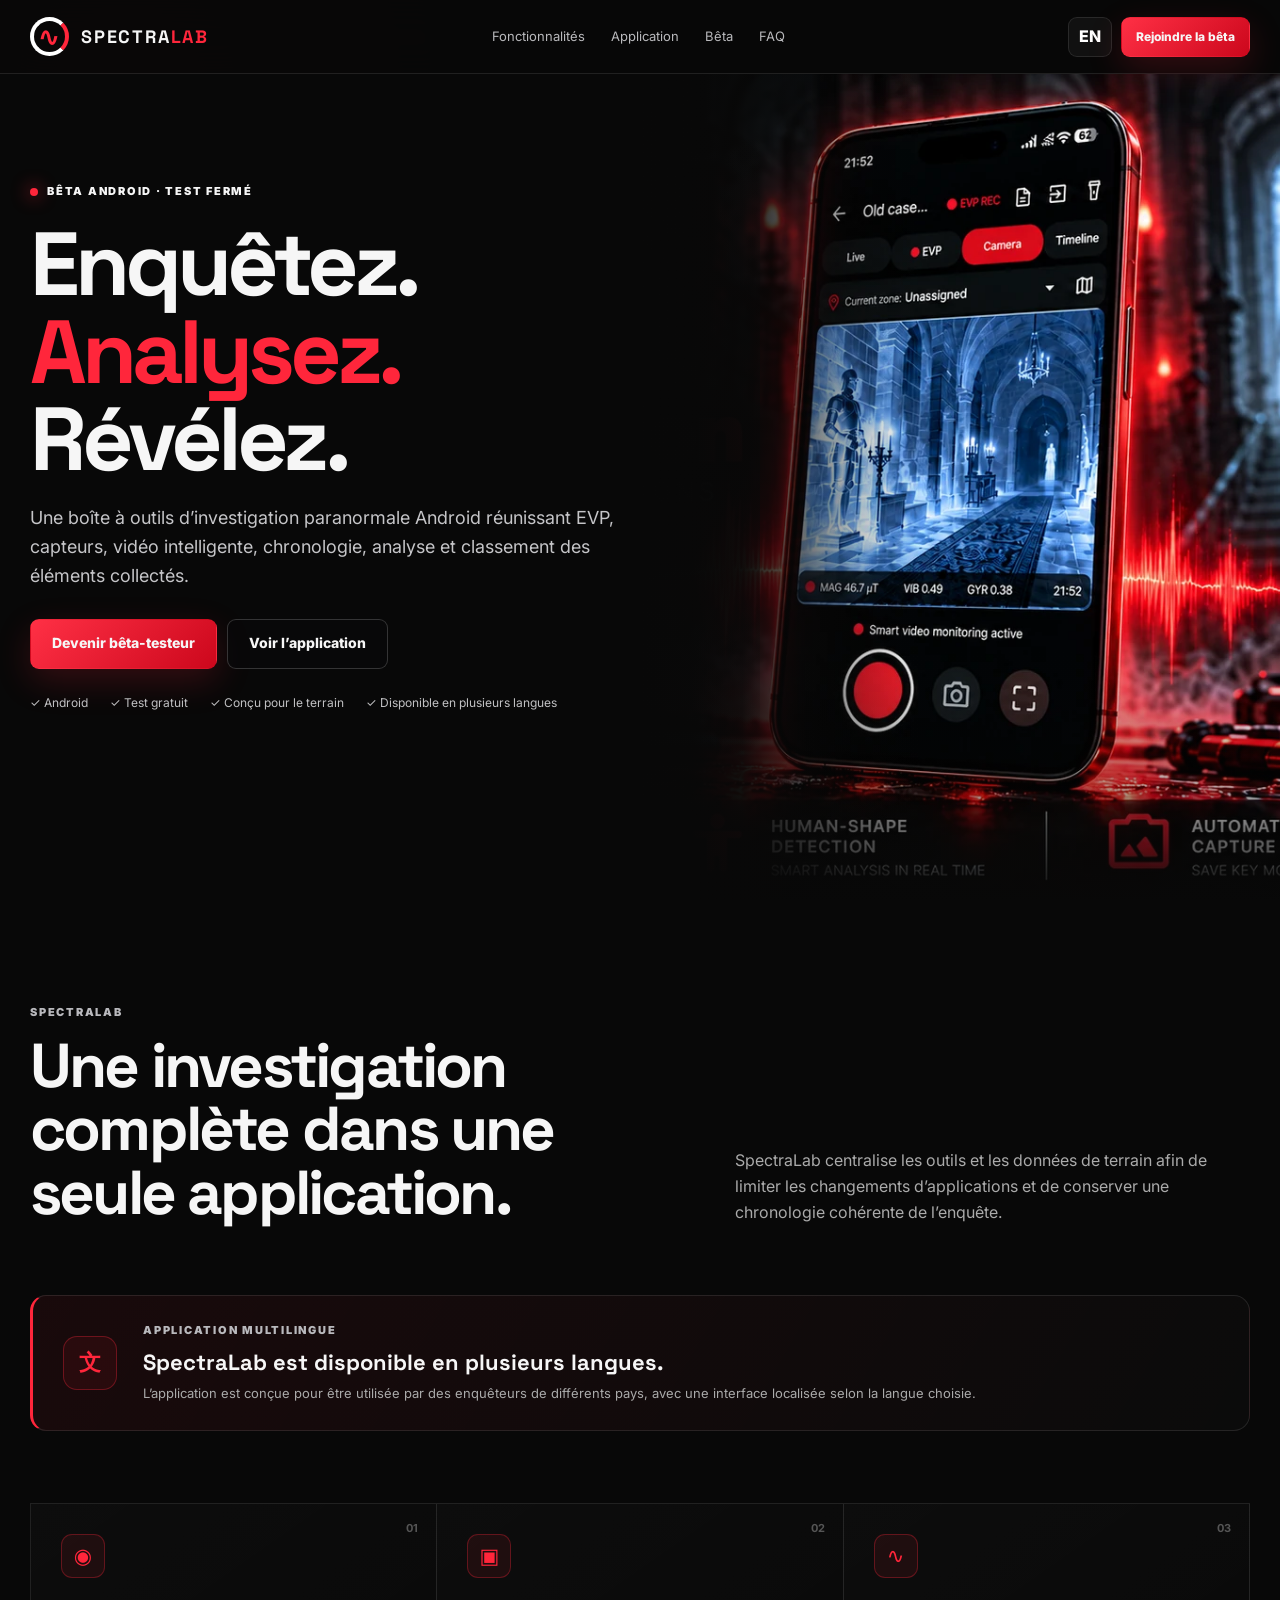
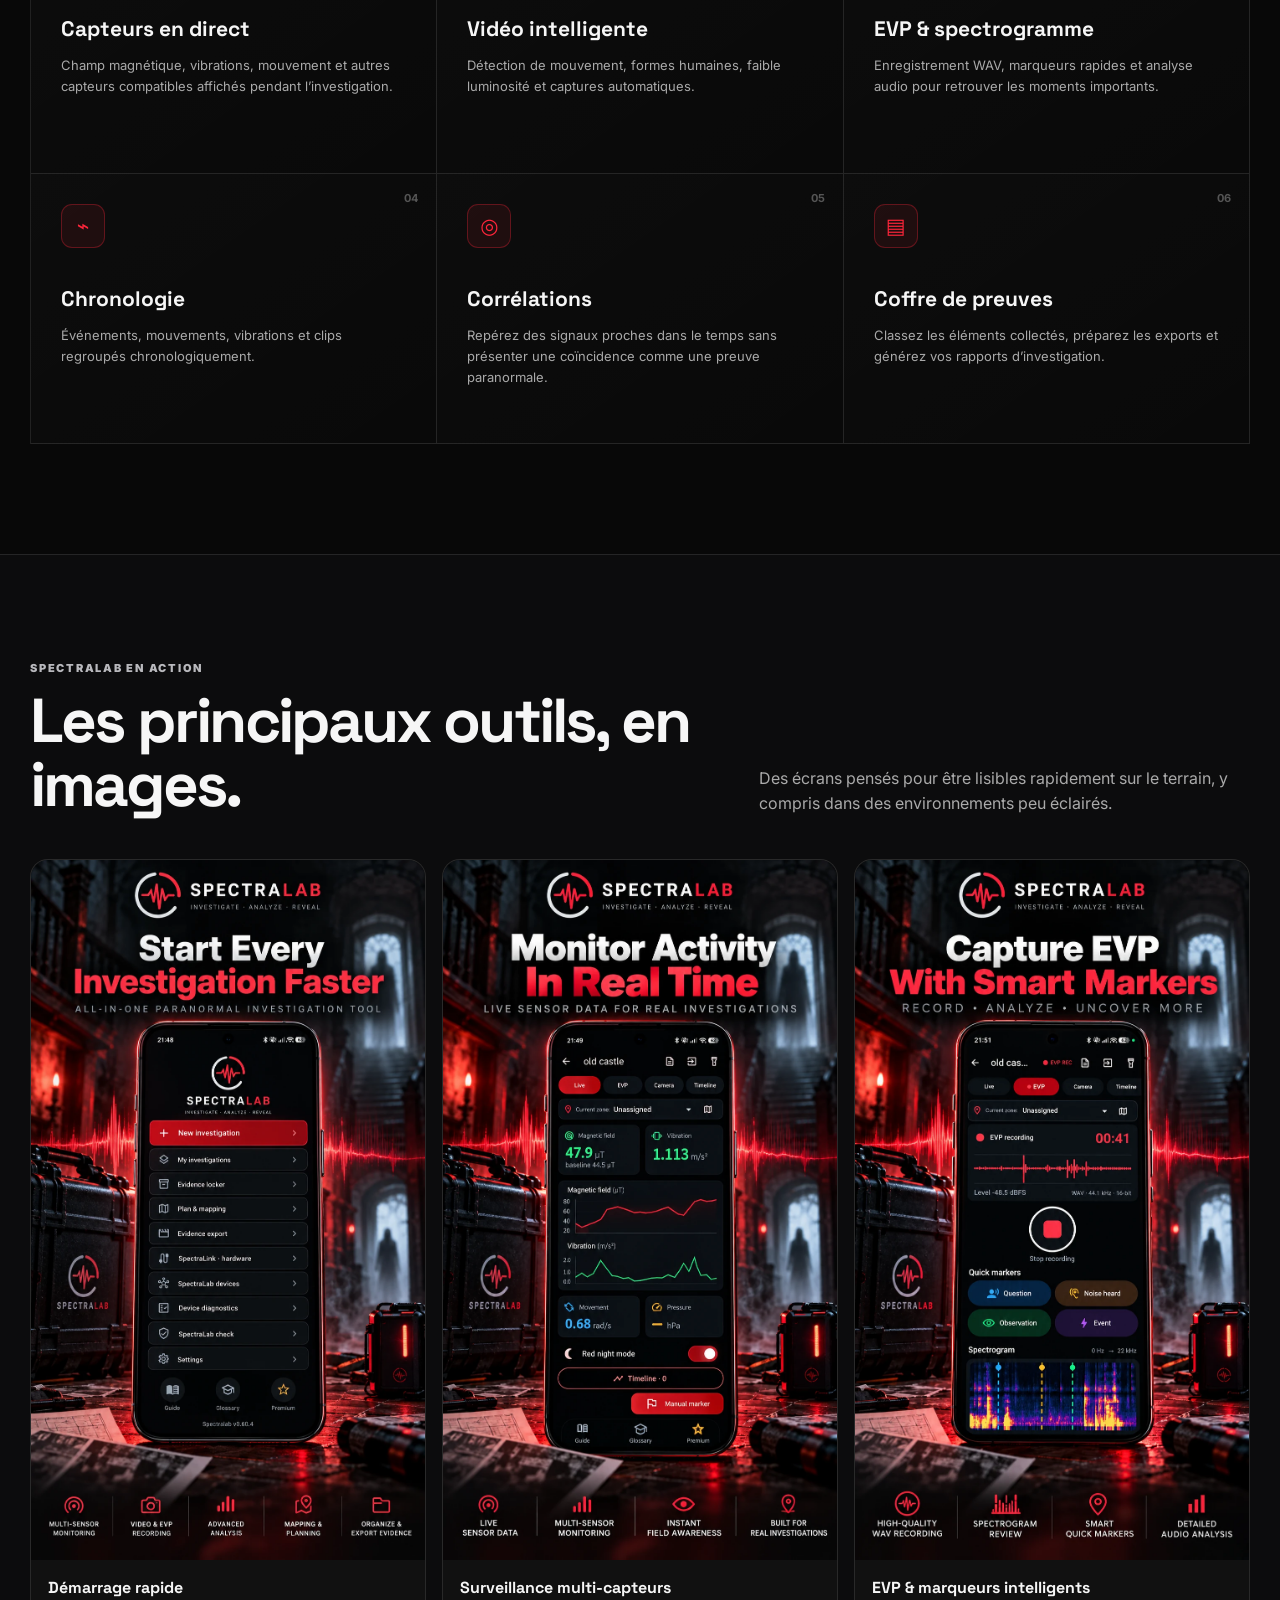
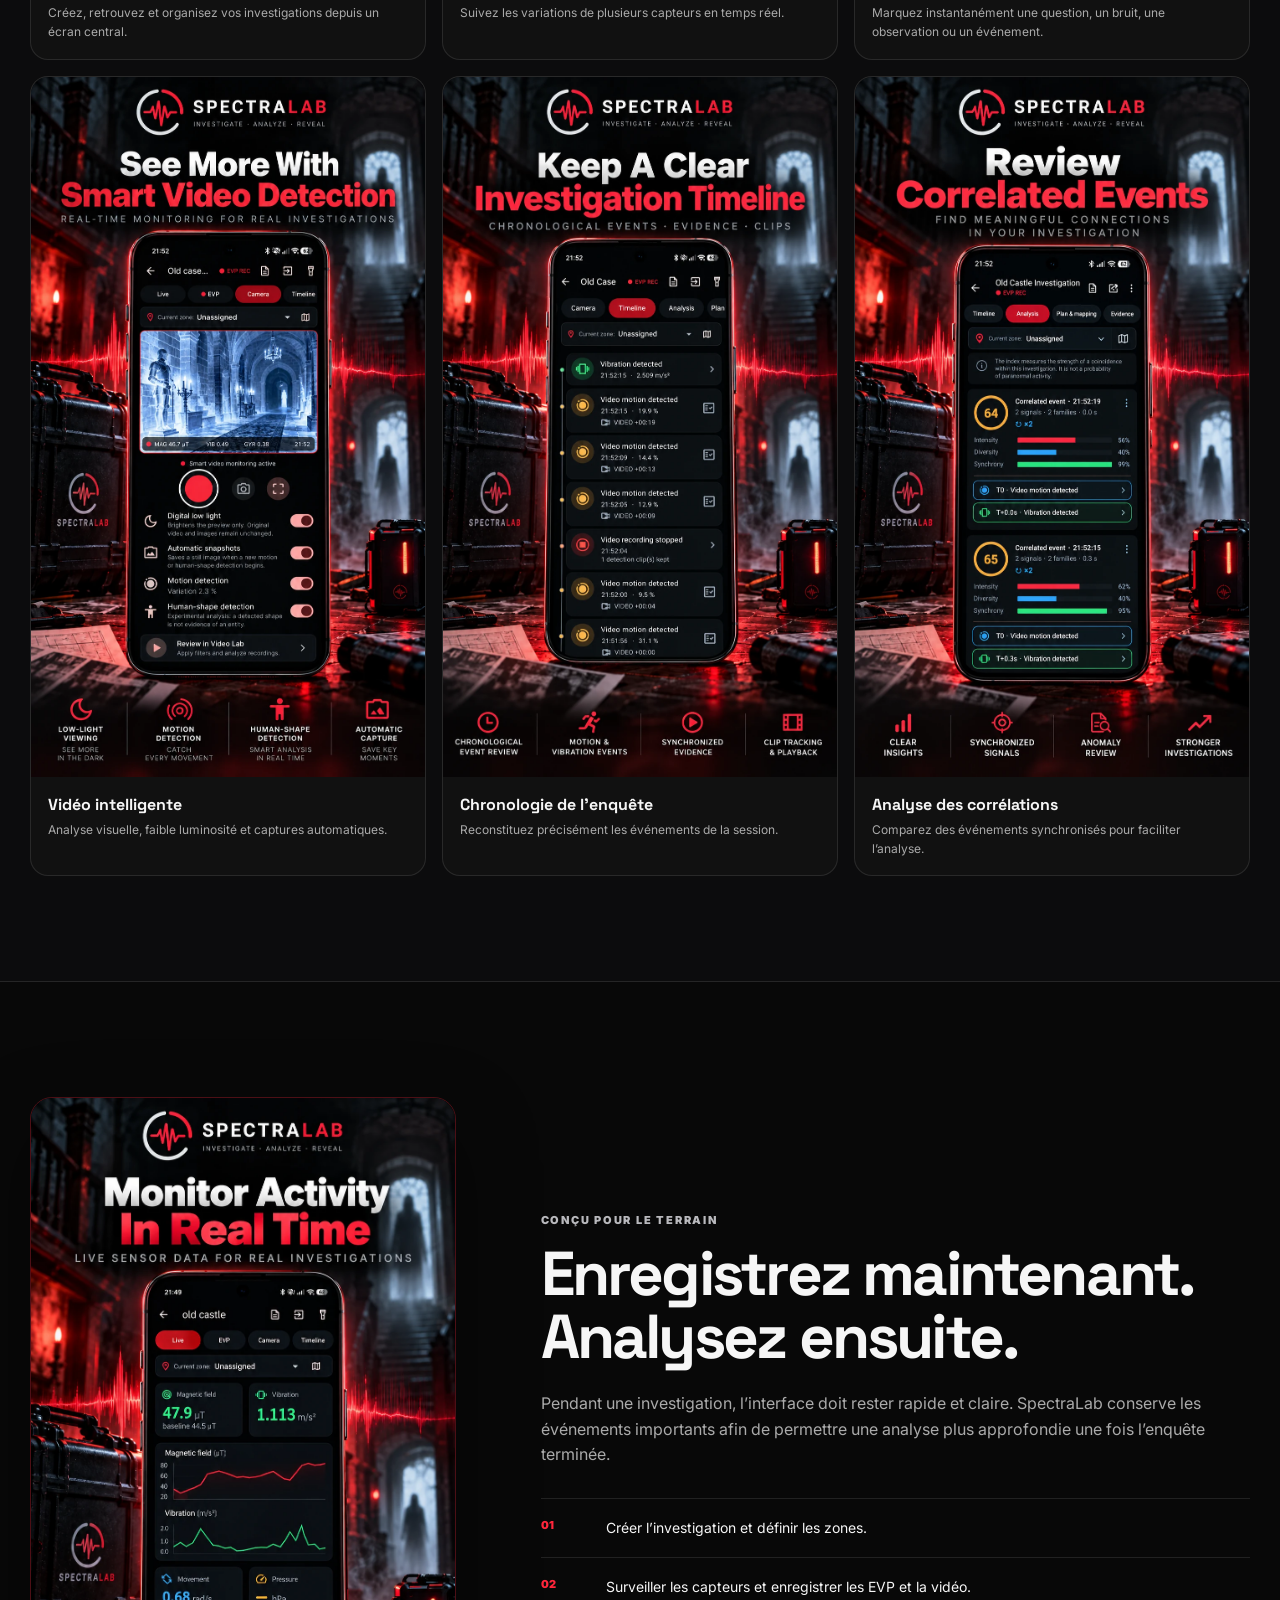
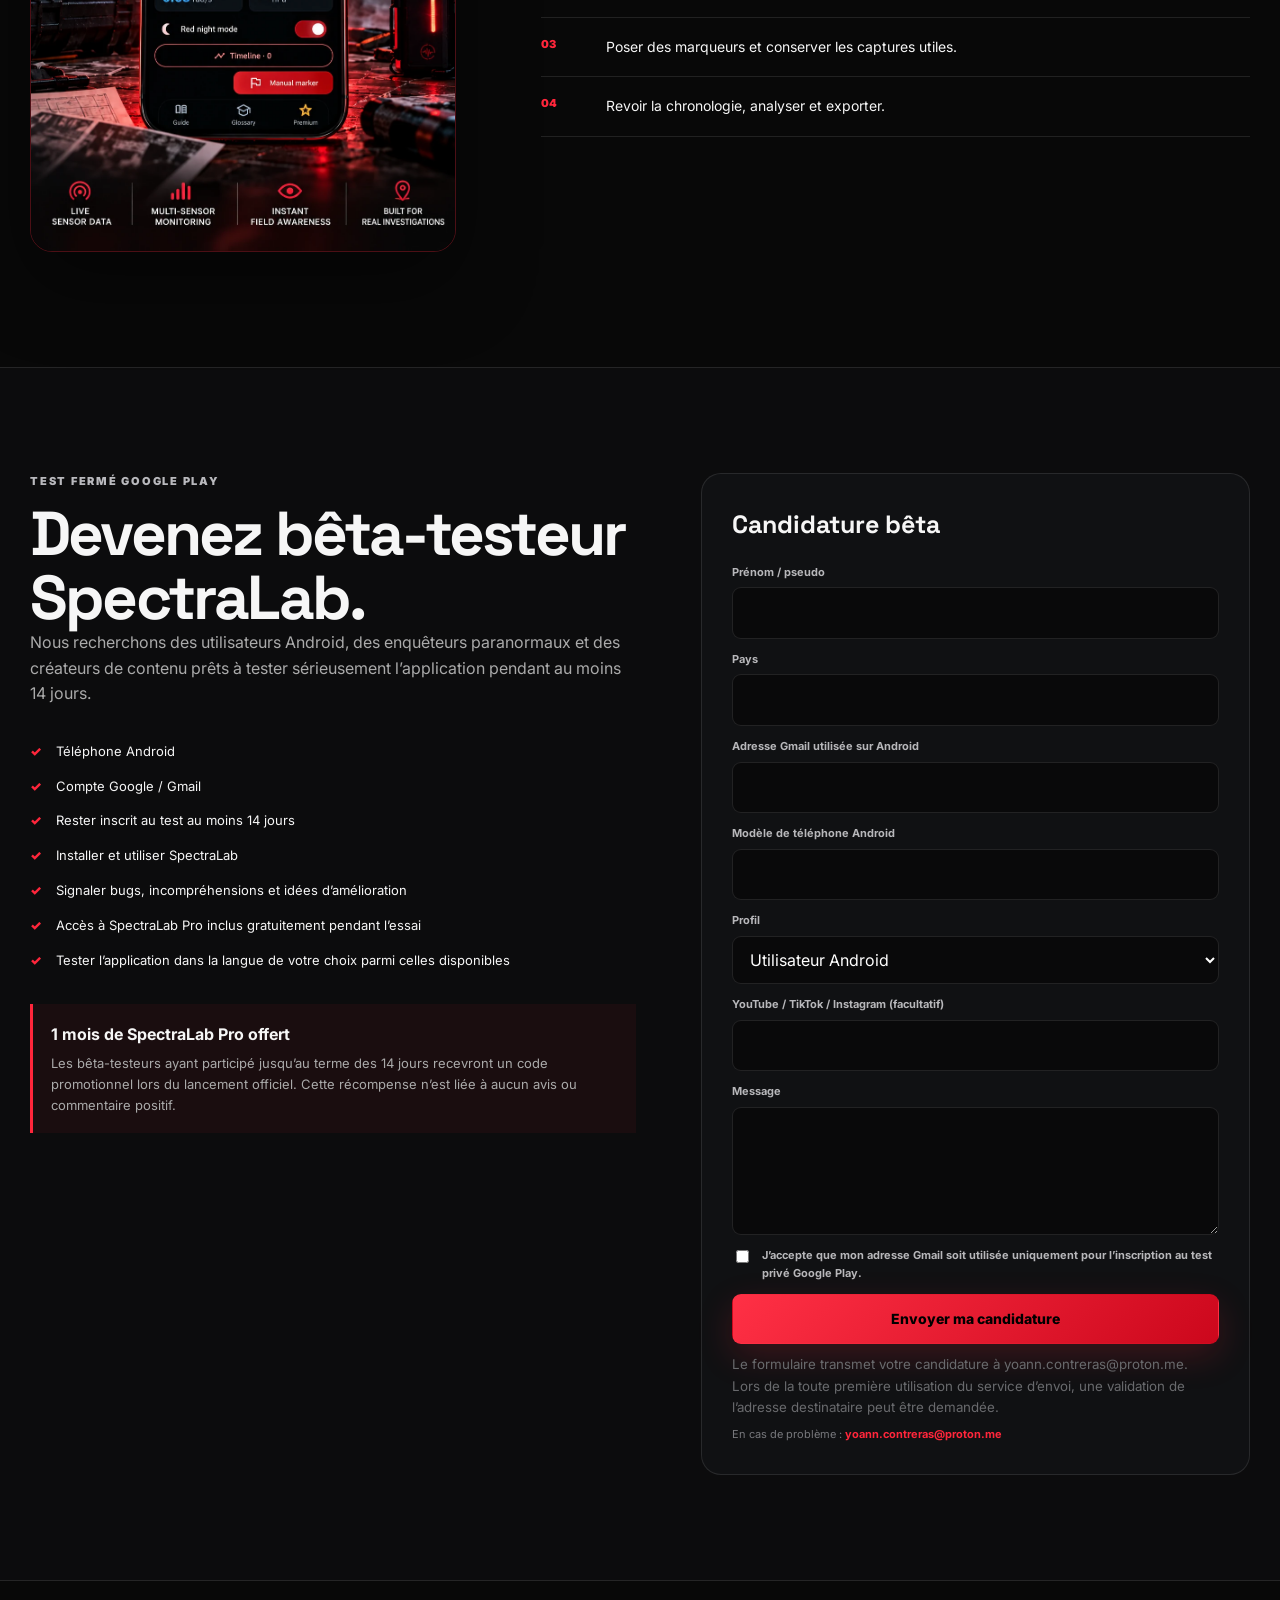
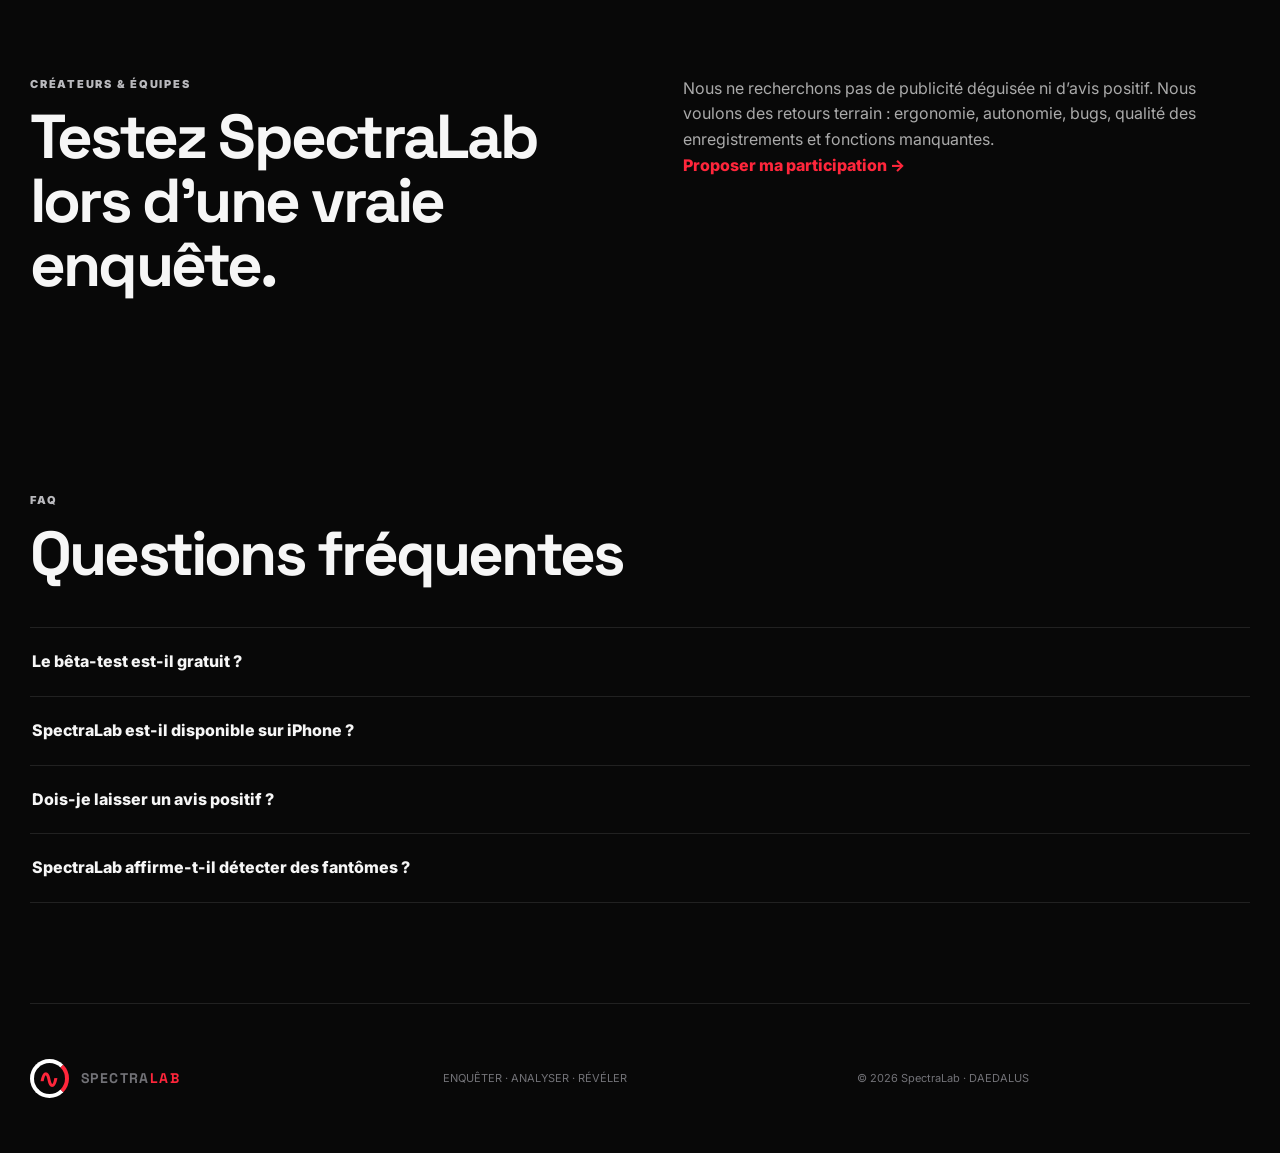
==== index.html @ 072baa57 "Add files via upload" ====
<!doctype html>
<html lang="fr" data-lang="fr">
<head>
  <meta charset="utf-8">
  <meta name="viewport" content="width=device-width,initial-scale=1">
  <meta name="theme-color" content="#080808">
  <meta id="metaDescription" name="description" content="SpectraLab — boîte à outils Android pour les enquêtes paranormales : EVP, capteurs en direct, vidéo intelligente, chronologie, preuves et analyse.">
  <title>SpectraLab — Enquêter · Analyser · Révéler</title>
  <link rel="preconnect" href="https://fonts.googleapis.com">
  <link rel="preconnect" href="https://fonts.gstatic.com" crossorigin>
  <link href="https://fonts.googleapis.com/css2?family=Inter:wght@400;500;600;700;800;900&family=Space+Grotesk:wght@500;600;700&display=swap" rel="stylesheet">
  <link rel="stylesheet" href="styles.css">
</head>
<body>
<header class="topbar">
  <a class="brand" href="#top" aria-label="SpectraLab">
    <span class="brand-icon">∿</span>
    <span>SPECTRA<span>LAB</span></span>
  </a>
  <nav>
    <a href="#features" data-t="nav1">Fonctionnalités</a>
    <a href="#showcase" data-t="nav2">Application</a>
    <a href="#beta" data-t="nav4">Bêta</a>
    <a href="#faq">FAQ</a>
  </nav>
  <div class="top-actions">
    <button id="lang">EN</button>
    <a href="#beta" class="button small red" data-t="join">Rejoindre la bêta</a>
  </div>
</header>

<main id="top">
<section class="hero">
  <img class="hero-bg" src="assets/hero.webp" alt="SpectraLab — détection vidéo intelligente" data-alt="altHero">
  <div class="hero-shade"></div>
  <div class="wrap hero-inner">
    <div class="hero-copy">
      <div class="eyebrow"><i></i><span data-t="betaopen">BÊTA ANDROID · TEST FERMÉ</span></div>
      <h1><span data-t="hero1">Enquêtez.</span><span class="redtext" data-t="hero2">Analysez.</span><span data-t="hero3">Révélez.</span></h1>
      <p data-t="herop">Une boîte à outils d'investigation paranormale Android réunissant EVP, capteurs, vidéo intelligente, chronologie, analyse et classement des éléments collectés.</p>
      <div class="hero-actions">
        <a href="#beta" class="button red" data-t="cta1">Devenir bêta-testeur</a>
        <a href="#showcase" class="button ghost" data-t="cta2">Voir l'application</a>
      </div>
      <div class="facts">
        <span>✓ Android</span>
        <span data-t="fact2">✓ Test gratuit</span>
        <span data-t="fact3">✓ Conçu pour le terrain</span>
        <span data-t="fact4">✓ Disponible en plusieurs langues</span>
      </div>
    </div>
  </div>
</section>

<section class="wrap intro">
  <div>
    <div class="label">SPECTRALAB</div>
    <h2 data-t="introtitle">Une investigation complète dans une seule application.</h2>
  </div>
  <p data-t="introtext">SpectraLab centralise les outils et les données de terrain afin de limiter les changements d'applications et de conserver une chronologie cohérente de l'enquête.</p>
</section>

<section class="wrap language-strip">
  <div class="language-icon">文</div>
  <div>
    <div class="label" data-t="langlabel">APPLICATION MULTILINGUE</div>
    <h3 data-t="langtitle">SpectraLab est disponible en plusieurs langues.</h3>
    <p data-t="langtext">L’application est conçue pour être utilisée par des enquêteurs de différents pays, avec une interface localisée selon la langue choisie.</p>
  </div>
</section>

<section id="features" class="wrap feature-grid">
  <article><b>01</b><div class="ico">◉</div><h3 data-t="f1t">Capteurs en direct</h3><p data-t="f1p">Champ magnétique, vibrations, mouvement et autres capteurs compatibles affichés pendant l'investigation.</p></article>
  <article><b>02</b><div class="ico">▣</div><h3 data-t="f2t">Vidéo intelligente</h3><p data-t="f2p">Détection de mouvement, formes humaines, faible luminosité et captures automatiques.</p></article>
  <article><b>03</b><div class="ico">∿</div><h3 data-t="f3t">EVP & spectrogramme</h3><p data-t="f3p">Enregistrement WAV, marqueurs rapides et analyse audio pour retrouver les moments importants.</p></article>
  <article><b>04</b><div class="ico">⌁</div><h3 data-t="f4t">Chronologie</h3><p data-t="f4p">Événements, mouvements, vibrations et clips regroupés chronologiquement.</p></article>
  <article><b>05</b><div class="ico">◎</div><h3 data-t="f5t">Corrélations</h3><p data-t="f5p">Repérez des signaux proches dans le temps sans présenter une coïncidence comme une preuve paranormale.</p></article>
  <article><b>06</b><div class="ico">▤</div><h3 data-t="f6t">Coffre de preuves</h3><p data-t="f6p">Classez les éléments collectés, préparez les exports et générez vos rapports d'investigation.</p></article>
</section>

<section id="showcase" class="showcase">
  <div class="wrap section-head">
    <div><div class="label" data-t="showlabel">SPECTRALAB EN ACTION</div><h2 data-t="showtitle">Les principaux outils, en images.</h2></div>
    <p data-t="showtext">Des écrans pensés pour être lisibles rapidement sur le terrain, y compris dans des environnements peu éclairés.</p>
  </div>

  <div class="wrap gallery">
    <figure data-full="assets/home.webp"><img src="assets/home.webp" alt="Accueil de SpectraLab" data-alt="altHome"><figcaption><strong data-t="g1t">Démarrage rapide</strong><span data-t="g1p">Créez, retrouvez et organisez vos investigations depuis un écran central.</span></figcaption></figure>
    <figure data-full="assets/sensors.webp"><img src="assets/sensors.webp" alt="Capteurs en direct de SpectraLab" data-alt="altSensors"><figcaption><strong data-t="g2t">Surveillance multi-capteurs</strong><span data-t="g2p">Suivez les variations de plusieurs capteurs en temps réel.</span></figcaption></figure>
    <figure data-full="assets/evp.webp"><img src="assets/evp.webp" alt="Enregistrement EVP dans SpectraLab" data-alt="altEvp"><figcaption><strong data-t="g3t">EVP & marqueurs intelligents</strong><span data-t="g3p">Marquez instantanément une question, un bruit, une observation ou un événement.</span></figcaption></figure>
    <figure data-full="assets/video.webp"><img src="assets/video.webp" alt="Vidéo intelligente dans SpectraLab" data-alt="altVideo"><figcaption><strong data-t="g4t">Vidéo intelligente</strong><span data-t="g4p">Analyse visuelle, faible luminosité et captures automatiques.</span></figcaption></figure>
    <figure data-full="assets/timeline.webp"><img src="assets/timeline.webp" alt="Chronologie d’enquête dans SpectraLab" data-alt="altTimeline"><figcaption><strong data-t="g5t">Chronologie de l’enquête</strong><span data-t="g5p">Reconstituez précisément les événements de la session.</span></figcaption></figure>
    <figure data-full="assets/correlation.webp"><img src="assets/correlation.webp" alt="Analyse des événements corrélés dans SpectraLab" data-alt="altCorrelation"><figcaption><strong data-t="g6t">Analyse des corrélations</strong><span data-t="g6p">Comparez des événements synchronisés pour faciliter l'analyse.</span></figcaption></figure>
  </div>
</section>

<section class="field">
  <div class="wrap field-grid">
    <div class="poster"><img src="assets/sensors.webp" alt="SpectraLab utilisé en investigation" data-alt="altField"></div>
    <div class="field-copy">
      <div class="label" data-t="fieldlabel">CONÇU POUR LE TERRAIN</div>
      <h2 data-t="fieldtitle">Enregistrez maintenant. Analysez ensuite.</h2>
      <p data-t="fieldp">Pendant une investigation, l'interface doit rester rapide et claire. SpectraLab conserve les événements importants afin de permettre une analyse plus approfondie une fois l'enquête terminée.</p>
      <div class="steps">
        <div><em>01</em><span data-t="s1">Créer l'investigation et définir les zones.</span></div>
        <div><em>02</em><span data-t="s2">Surveiller les capteurs et enregistrer EVP / vidéo.</span></div>
        <div><em>03</em><span data-t="s3">Poser des marqueurs et conserver les captures utiles.</span></div>
        <div><em>04</em><span data-t="s4">Revoir la chronologie, analyser et exporter.</span></div>
      </div>
    </div>
  </div>
</section>

<section id="beta" class="beta">
  <div class="wrap beta-grid">
    <div class="beta-copy">
      <div class="label" data-t="betakicker">TEST FERMÉ GOOGLE PLAY</div>
      <h2 data-t="betatitle">Devenez bêta-testeur SpectraLab.</h2>
      <p data-t="betap">Nous recherchons des utilisateurs Android, des enquêteurs paranormaux et des créateurs de contenu prêts à tester sérieusement l'application pendant au moins 14 jours.</p>
      <ul class="checks">
        <li data-t="b1">Téléphone Android</li><li data-t="b2">Compte Google / Gmail</li><li data-t="b3">Rester inscrit au test au moins 14 jours</li><li data-t="b4">Installer et utiliser SpectraLab</li><li data-t="b5">Signaler bugs, incompréhensions et idées d’amélioration</li><li data-t="b6">Accès à SpectraLab Pro inclus gratuitement pendant l’essai</li><li data-t="b7">Tester l’application dans la langue de votre choix parmi celles disponibles</li>
      </ul>
      <div class="reward"><strong data-t="rewardt">1 mois de SpectraLab Pro offert</strong><p data-t="rewardp">Les bêta-testeurs ayant participé jusqu'au terme des 14 jours recevront un code promotionnel lors du lancement officiel. Cette récompense n'est liée à aucun avis ou commentaire positif.</p></div>
    </div>

    <form id="betaForm" action="https://formsubmit.co/yoann.contreras@proton.me" method="POST">
      <input id="formSubject" type="hidden" name="_subject" value="Nouvelle candidature bêta SpectraLab">
      <input type="hidden" name="_template" value="table">
      <input type="text" name="_honey" class="hp-field" tabindex="-1" autocomplete="off">
      <h3 data-t="formtitle">Candidature bêta</h3>
      <label><span data-t="name">Prénom / pseudo</span><input id="name" name="Nom / pseudo" required></label>
      <label><span data-t="country">Pays</span><input id="country" name="Pays" required></label>
      <label><span data-t="gmail">Adresse Gmail utilisée sur Android</span><input id="gmail" name="Gmail Google Play" type="email" required></label>
      <label><span data-t="device">Modèle de téléphone Android</span><input id="device" name="Téléphone Android"></label>
      <label><span data-t="profile">Profil</span><select id="profile" name="Profil"><option data-t="p1">Utilisateur Android</option><option data-t="p2">Enquêteur paranormal</option><option data-t="p3">Créateur de contenu</option><option data-t="p4">Équipe / association</option></select></label>
      <label><span data-t="social">YouTube / TikTok / Instagram (facultatif)</span><input id="social" name="Réseaux sociaux"></label>
      <label><span data-t="message">Message</span><textarea id="message" name="Message" rows="4"></textarea></label>
      <label class="consent"><input id="consent" name="Consentement" value="Oui" type="checkbox" required><span data-t="consent">J'accepte que mon adresse Gmail soit utilisée uniquement pour l'inscription au test privé Google Play.</span></label>
      <button class="button red full" type="submit" data-t="submit">Envoyer ma candidature</button>
      <small data-t="formnote">Le formulaire transmet votre candidature à yoann.contreras@proton.me. Lors de la toute première utilisation du service d’envoi, une validation de l’adresse destinataire peut être demandée.</small><p class="contact-fallback"><span data-t="fallback">En cas de problème :</span> <a href="mailto:yoann.contreras@proton.me">yoann.contreras@proton.me</a></p>
      
    </form>
  </div>
</section>

<section class="wrap creators">
  <div><div class="label" data-t="creatorlabel">CRÉATEURS & ÉQUIPES</div><h2 data-t="creatortitle">Testez SpectraLab lors d'une vraie enquête.</h2></div>
  <div><p data-t="creatorp">Nous ne recherchons pas de publicité déguisée ni d'avis positif. Nous voulons des retours terrain : ergonomie, autonomie, bugs, qualité des enregistrements et fonctions manquantes.</p><a href="#beta" class="redlink" data-t="creatorcta">Proposer ma participation →</a></div>
</section>

<section id="faq" class="wrap faq">
  <div class="section-head single"><div><div class="label">FAQ</div><h2 data-t="faqtitle">Questions fréquentes</h2></div></div>
  <details><summary data-t="q1">Le bêta-test est-il gratuit ?</summary><p data-t="a1">Oui. La participation au test fermé Android est gratuite.</p></details>
  <details><summary data-t="q2">SpectraLab est-il disponible sur iPhone ?</summary><p data-t="a2">La phase actuelle concerne Android. Une version iOS pourra être étudiée ultérieurement.</p></details>
  <details><summary data-t="q3">Dois-je laisser un avis positif ?</summary><p data-t="a3">Non. Aucun avantage n'est conditionné à un avis, une note, une vidéo ou un commentaire positif.</p></details>
  <details><summary data-t="q4">SpectraLab affirme-t-il détecter des fantômes ?</summary><p data-t="a4">Non. SpectraLab collecte, organise et analyse des données. Une anomalie ou une corrélation n'est pas présentée comme une preuve d'activité paranormale.</p></details>
</section>
</main>

<footer>
  <div class="wrap footer-grid">
    <div class="brand footerbrand"><span class="brand-icon">∿</span><span>SPECTRA<span>LAB</span></span></div>
    <div data-t="footerTagline">ENQUÊTER · ANALYSER · RÉVÉLER</div>
    <div>© <span id="year"></span> SpectraLab · <span data-t="daedalus">DAEDALUS</span></div>
  </div>
</footer>

<div id="lightbox" class="lightbox" hidden><button id="close" aria-label="Close">×</button><img id="lightboxImg" alt=""></div>
<script src="script.js"></script>
</body>
</html>
---- styles.css ----
*{box-sizing:border-box}:root{--bg:#080808;--panel:#111214;--text:#f6f6f6;--muted:#aaa;--line:rgba(255,255,255,.1);--red:#ff263b;--max:1220px}html{scroll-behavior:smooth}body{margin:0;background:var(--bg);color:var(--text);font-family:Inter,system-ui,sans-serif;line-height:1.6}body:before{content:"";position:fixed;inset:0;pointer-events:none;background:radial-gradient(circle at 10% 10%,rgba(255,38,59,.05),transparent 30%);z-index:-1}img{display:block;max-width:100%}a{color:inherit;text-decoration:none}button,input,select,textarea{font:inherit}.wrap{width:min(var(--max),calc(100% - 42px));margin:auto}.topbar{height:74px;position:sticky;top:0;z-index:50;display:flex;align-items:center;justify-content:space-between;padding:0 max(22px,calc((100vw - var(--max))/2));background:rgba(8,8,8,.82);backdrop-filter:blur(18px);border-bottom:1px solid var(--line)}.brand{display:flex;align-items:center;gap:12px;font:800 18px "Space Grotesk";letter-spacing:.1em}.brand span span{color:var(--red)}.brand-icon{width:39px;height:39px;border:4px solid white;border-right-color:var(--red);border-radius:50%;display:grid;place-items:center;color:var(--red);font-size:25px}.topbar nav{display:flex;gap:26px;color:#b9b9bc;font-size:13px}.topbar nav a:hover{color:white}.top-actions{display:flex;gap:9px;align-items:center}#lang{width:44px;height:40px;border:1px solid var(--line);border-radius:9px;background:#111;color:white;font-weight:800;cursor:pointer}.button{min-height:50px;padding:0 21px;border-radius:9px;display:inline-flex;align-items:center;justify-content:center;font-size:14px;font-weight:800;border:1px solid transparent;cursor:pointer}.button.small{min-height:40px;padding:0 14px;font-size:12px}.red{background:linear-gradient(135deg,#ff3045,#cc071c);box-shadow:0 12px 35px rgba(255,38,59,.18)}.red:hover{transform:translateY(-1px)}.ghost{background:rgba(9,9,10,.75);border-color:rgba(255,255,255,.18)}.full{width:100%}.hero{height:min(825px,92vh);min-height:700px;position:relative;display:flex;align-items:flex-end;overflow:hidden}.hero-bg{position:absolute;inset:0;width:100%;height:100%;object-fit:cover}.hero-shade{
  position:absolute;
  inset:0;
  pointer-events:none;
  background:
    linear-gradient(
      90deg,
      #080808 0%,
      #080808 50%,
      rgba(8,8,8,.995) 54%,
      rgba(8,8,8,.94) 58%,
      rgba(8,8,8,.64) 62%,
      rgba(8,8,8,.24) 67%,
      rgba(8,8,8,0) 72%
    ),
    linear-gradient(
      0deg,
      rgba(8,8,8,.96) 0%,
      rgba(8,8,8,.28) 14%,
      rgba(8,8,8,0) 30%
    );
}.hero-inner{position:relative;z-index:2;padding-bottom:78px}.hero-copy{max-width:650px}.eyebrow{font-size:11px;letter-spacing:.16em;font-weight:900;display:flex;align-items:center;gap:9px}.eyebrow i{width:8px;height:8px;background:var(--red);border-radius:50%;box-shadow:0 0 18px var(--red)}h1,h2,h3{font-family:"Space Grotesk",sans-serif}.hero h1{font-size:clamp(56px,7vw,96px);line-height:.98;letter-spacing:-.055em;margin:20px 0}.hero h1 span{display:block}.redtext{color:var(--red)}.hero-copy>p{max-width:620px;color:#c5c5c8;font-size:18px}.hero-actions{display:flex;gap:10px;flex-wrap:wrap;margin-top:28px}.facts{display:flex;gap:22px;flex-wrap:wrap;margin-top:24px;font-size:12px;color:#c1c1c3}.intro{padding:105px 0 70px;display:grid;grid-template-columns:1.1fr .9fr;gap:75px;align-items:end}.label{font-size:11px;color:#b9b9bd;letter-spacing:.16em;font-weight:900}.intro h2,.section-head h2,.field-copy h2,.beta-copy h2,.creators h2{font-size:clamp(39px,5vw,62px);line-height:1.03;letter-spacing:-.045em;margin:12px 0 0}.intro>p,.section-head>p,.field-copy>p,.beta-copy>p,.creators p{color:var(--muted);margin:0}.feature-grid{display:grid;grid-template-columns:repeat(3,1fr);border-left:1px solid var(--line);border-top:1px solid var(--line);margin-bottom:110px}.feature-grid article{min-height:270px;padding:30px;border-right:1px solid var(--line);border-bottom:1px solid var(--line);position:relative;background:linear-gradient(145deg,rgba(255,255,255,.025),rgba(255,255,255,.008))}.feature-grid article:hover{background:linear-gradient(145deg,rgba(255,38,59,.07),rgba(255,255,255,.012))}.feature-grid b{position:absolute;right:18px;top:16px;color:#555;font-size:11px}.ico{width:44px;height:44px;display:grid;place-items:center;border:1px solid rgba(255,38,59,.3);border-radius:11px;color:var(--red);background:rgba(255,38,59,.08);font-size:21px}.feature-grid h3{font-size:21px;margin:34px 0 10px}.feature-grid p{font-size:13px;color:var(--muted);margin:0}.showcase{padding:105px 0;background:#0c0c0d;border-block:1px solid var(--line)}.section-head{display:grid;grid-template-columns:1.15fr .85fr;gap:65px;align-items:end;margin-bottom:42px}.section-head.single{grid-template-columns:1fr}.gallery{display:grid;grid-template-columns:repeat(3,1fr);gap:16px}.gallery figure{margin:0;border:1px solid var(--line);border-radius:18px;overflow:hidden;background:#111;cursor:zoom-in;transition:.18s}.gallery figure:hover{transform:translateY(-3px);border-color:rgba(255,38,59,.35)}.gallery img{width:100%;aspect-ratio:941/1672;object-fit:cover}.gallery figcaption{padding:17px;display:grid;gap:5px}.gallery strong{font:700 16px "Space Grotesk"}.gallery span{font-size:12px;color:var(--muted)}.field{padding:115px 0}.field-grid{display:grid;grid-template-columns:.75fr 1.25fr;gap:85px;align-items:center}.poster{max-width:480px;border:1px solid rgba(255,38,59,.28);border-radius:22px;overflow:hidden;box-shadow:0 30px 80px rgba(0,0,0,.45)}.field-copy>p{margin:22px 0 30px}.steps{border-top:1px solid var(--line)}.steps div{display:grid;grid-template-columns:50px 1fr;gap:15px;padding:18px 0;border-bottom:1px solid var(--line)}.steps em{font-style:normal;color:var(--red);font-weight:900;font-size:11px}.steps span{font-size:14px}.plans{padding:100px 0}.plan-grid{display:grid;grid-template-columns:1fr 1fr;gap:16px;max-width:940px}.plan-card{padding:34px;border-radius:20px;border:1px solid var(--line);background:#101113;position:relative}.plan-card.pro{border-color:rgba(255,38,59,.35);background:radial-gradient(circle at 100% 0,rgba(255,38,59,.11),transparent 34%),#101113}.planname{font-size:11px;letter-spacing:.14em;color:var(--red);font-weight:900}.plan-card h3{font-size:25px;margin:16px 0 8px}.plan-card p{color:var(--muted)}.plan-card ul,.checks{list-style:none;padding:0}.plan-card li,.checks li{padding:7px 0 7px 26px;position:relative;font-size:13px}.plan-card li:before,.checks li:before{content:"✓";position:absolute;left:0;color:var(--red);font-weight:900}.pill{position:absolute;right:20px;top:18px;background:var(--red);padding:4px 9px;border-radius:999px;font-size:10px;font-weight:900}.price strong{font-size:38px}.price span,.annual span{font-size:12px;color:var(--muted)}.annual{font-weight:700}.fine{color:#696a6e;font-size:11px}.beta{padding:105px 0;background:#0c0c0d;border-block:1px solid var(--line)}.beta-grid{display:grid;grid-template-columns:1.05fr .95fr;gap:65px}.checks{margin:27px 0}.reward{padding:18px;border-left:3px solid var(--red);background:rgba(255,38,59,.06)}.reward p{color:var(--muted);font-size:13px;margin:5px 0 0}.beta form{padding:30px;border:1px solid var(--line);border-radius:20px;background:#101113}.beta form h3{font-size:25px;margin:0 0 20px}.beta form label{display:grid;gap:6px;margin:12px 0}.beta form label>span{font-size:11px;color:#b7b7ba;font-weight:700}.beta input,.beta select,.beta textarea{width:100%;padding:12px 13px;border:1px solid var(--line);border-radius:9px;background:#09090a;color:#fff;outline:none}.beta input:focus,.beta select:focus,.beta textarea:focus{border-color:rgba(255,38,59,.62);box-shadow:0 0 0 3px rgba(255,38,59,.08)}.consent{grid-template-columns:auto 1fr!important;align-items:start;gap:10px!important}.consent input{width:auto;margin-top:3px}.beta small{display:block;color:#696a6d;margin-top:10px}.result{margin-top:14px;padding:12px;border:1px solid rgba(255,38,59,.2);background:rgba(255,38,59,.05);border-radius:9px;white-space:pre-wrap;font-size:12px}.copybtn{margin-top:8px;border:1px solid var(--line);background:#1a1a1c;color:#fff;border-radius:7px;padding:7px 10px;cursor:pointer}.creators{padding:95px 0;display:grid;grid-template-columns:1fr 1fr;gap:85px}.redlink{color:var(--red);font-weight:800}.faq{padding:100px 0}.faq details{border-top:1px solid var(--line)}.faq details:last-child{border-bottom:1px solid var(--line)}.faq summary{cursor:pointer;list-style:none;padding:21px 2px;font-weight:800}.faq p{color:var(--muted);font-size:13px;margin:-3px 0 22px}.footer-grid{min-height:150px;border-top:1px solid var(--line);display:grid;grid-template-columns:1fr 1fr 1fr;align-items:center;gap:20px;color:#727277;font-size:11px}.footerbrand{font-size:14px}.lightbox{position:fixed;inset:0;z-index:200;background:rgba(0,0,0,.94);display:grid;place-items:center;padding:30px}.lightbox[hidden]{display:none}.lightbox img{max-height:92vh;max-width:min(94vw,900px);border-radius:14px}.lightbox button{position:fixed;top:18px;right:24px;width:45px;height:45px;border:1px solid var(--line);border-radius:50%;background:#111;color:#fff;font-size:29px;cursor:pointer}@media(max-width:980px){.topbar nav{display:none}.feature-grid{grid-template-columns:repeat(2,1fr)}.gallery{grid-template-columns:repeat(2,1fr)}.field-grid,.beta-grid{grid-template-columns:1fr}.poster{max-width:420px}.hero-shade{
  background:
    linear-gradient(90deg,rgba(0,0,0,.95) 0%,rgba(0,0,0,.82) 38%,rgba(0,0,0,.20) 58%,rgba(0,0,0,0) 72%),
    linear-gradient(0deg,rgba(8,8,8,.88) 0%,rgba(8,8,8,.15) 28%,rgba(8,8,8,0) 48%);
}}@media(max-width:700px){.wrap{width:min(var(--max),calc(100% - 28px))}.topbar{height:66px;padding:0 14px}.brand{font-size:14px}.brand-icon{width:34px;height:34px}.top-actions .button{display:none}.hero{min-height:760px;height:90vh}.hero-bg{object-position:67% center}.hero-shade{
  background:
    linear-gradient(0deg,rgba(8,8,8,.98) 0%,rgba(8,8,8,.90) 36%,rgba(8,8,8,.45) 62%,rgba(8,8,8,.08) 84%,rgba(8,8,8,0) 100%);
}.hero-inner{padding-bottom:50px}.hero h1{font-size:52px}.hero-copy>p{font-size:15px}.intro,.section-head,.creators{grid-template-columns:1fr;gap:24px}.intro{padding:78px 0 48px}.feature-grid{grid-template-columns:1fr;margin-bottom:75px}.gallery{grid-template-columns:1fr}.gallery figure{max-width:470px;margin-inline:auto}.showcase,.field,.plans,.beta,.faq{padding:76px 0}.field-grid{gap:42px}.plan-grid{grid-template-columns:1fr}.footer-grid{grid-template-columns:1fr;align-content:center;padding:30px 0}}
.hp-field{position:absolute!important;left:-9999px!important;opacity:0!important;height:0!important;width:0!important;pointer-events:none!important}
.contact-fallback{font-size:11px;color:#77787c;margin:8px 0 0}
.contact-fallback a{color:var(--red);font-weight:700}

.hero-copy{
  position:relative;
  isolation:isolate;
}
.hero-copy:before{
  content:"";
  position:absolute;
  z-index:-1;
  inset:-44px -80px -44px -120px;
  background:radial-gradient(ellipse at 48% 48%,rgba(8,8,8,.98) 0%,rgba(8,8,8,.92) 56%,rgba(8,8,8,.36) 78%,rgba(8,8,8,0) 100%);
  pointer-events:none;
}
.language-strip{
  margin-bottom:72px;
  padding:26px 30px;
  border:1px solid var(--line);
  border-left:3px solid var(--red);
  border-radius:16px;
  background:linear-gradient(120deg,rgba(255,38,59,.07),rgba(255,255,255,.015));
  display:grid;
  grid-template-columns:58px 1fr;
  gap:22px;
  align-items:center;
}
.language-icon{
  width:54px;
  height:54px;
  border:1px solid rgba(255,38,59,.32);
  background:rgba(255,38,59,.08);
  color:var(--red);
  border-radius:14px;
  display:grid;
  place-items:center;
  font-weight:900;
  font-size:22px;
}
.language-strip h3{
  margin:5px 0 3px;
  font-size:22px;
}
.language-strip p{
  margin:0;
  color:var(--muted);
  font-size:13px;
}

@media(max-width:980px){
  .hero-shade{
    background:
      linear-gradient(90deg,#080808 0%,#080808 47%,rgba(8,8,8,.94) 56%,rgba(8,8,8,.38) 70%,rgba(8,8,8,0) 82%),
      linear-gradient(0deg,rgba(8,8,8,.95) 0%,rgba(8,8,8,.18) 32%,rgba(8,8,8,0) 52%);
  }
}
@media(max-width:700px){
  .hero-shade{
    background:
      linear-gradient(0deg,#080808 0%,rgba(8,8,8,.98) 42%,rgba(8,8,8,.74) 63%,rgba(8,8,8,.18) 84%,rgba(8,8,8,0) 100%);
  }
  .hero-copy:before{inset:-34px -20px -34px -20px}
  .language-strip{grid-template-columns:1fr;padding:22px}
}
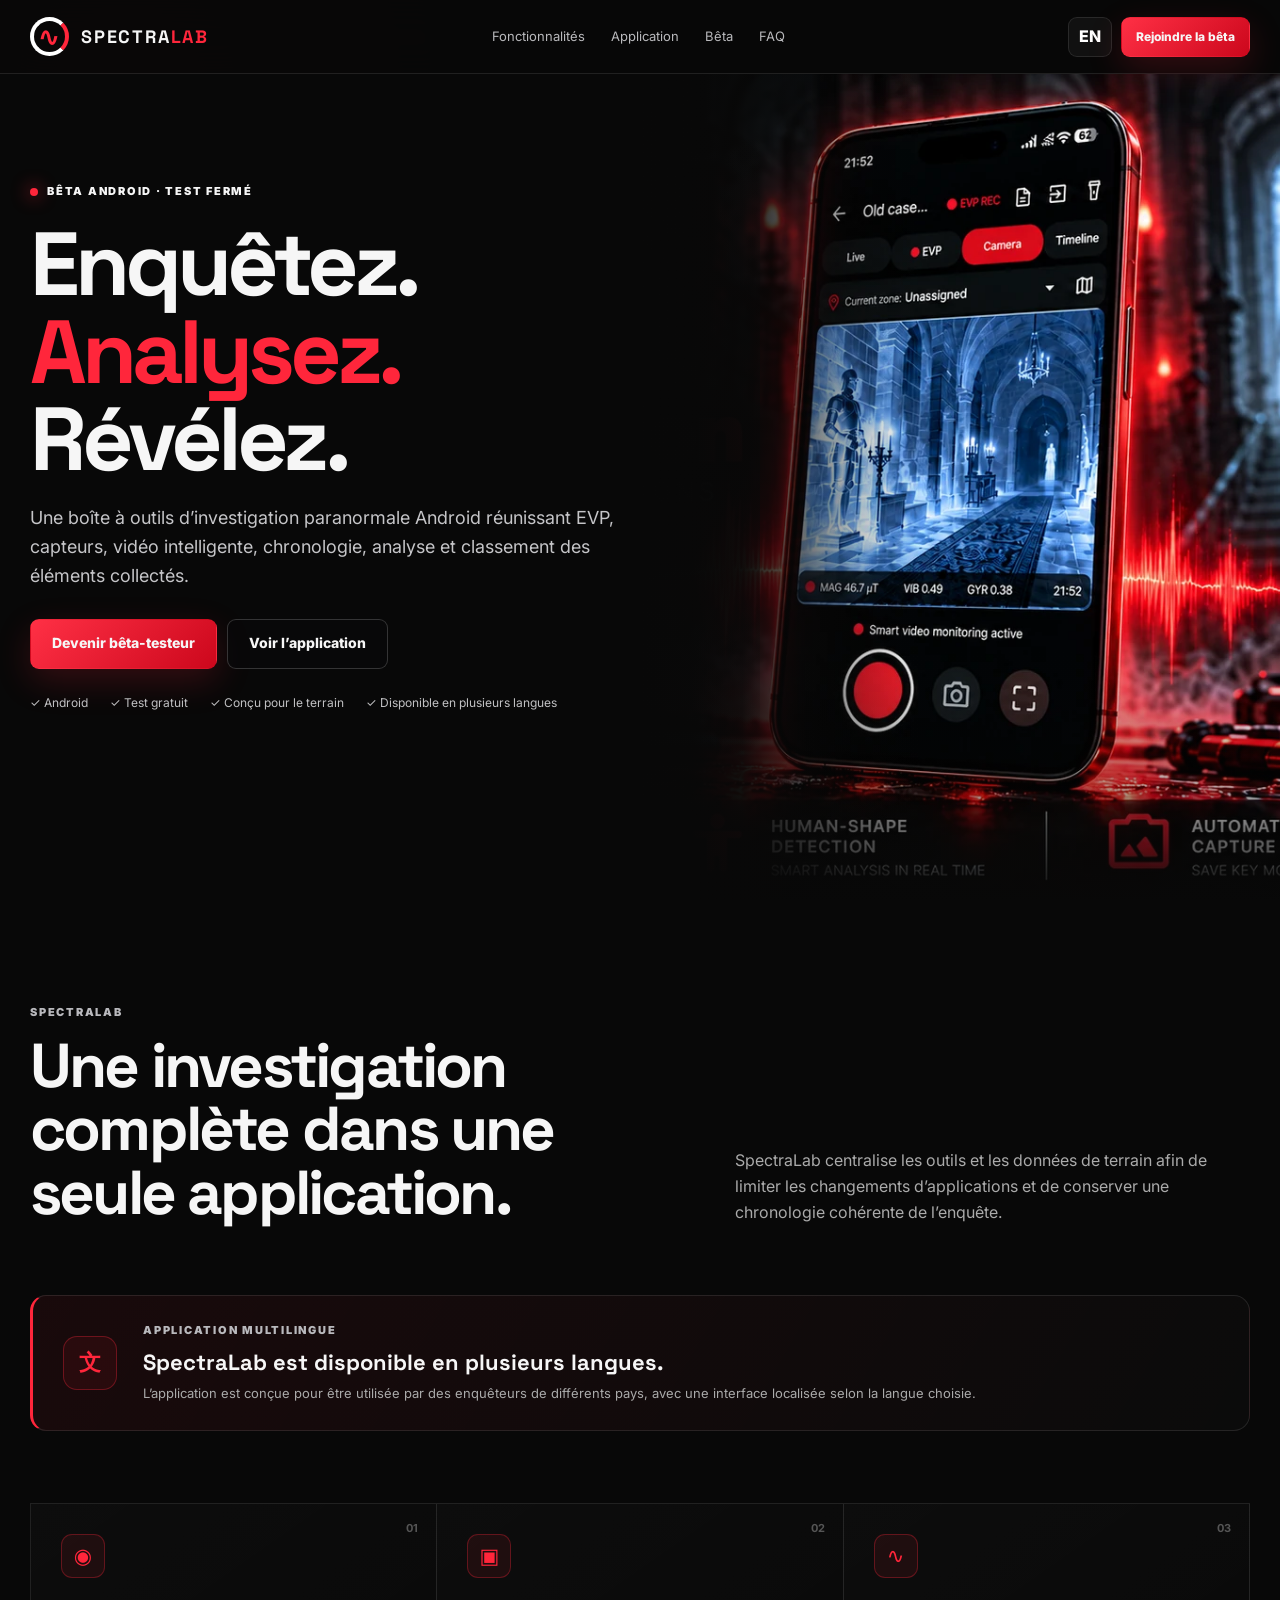
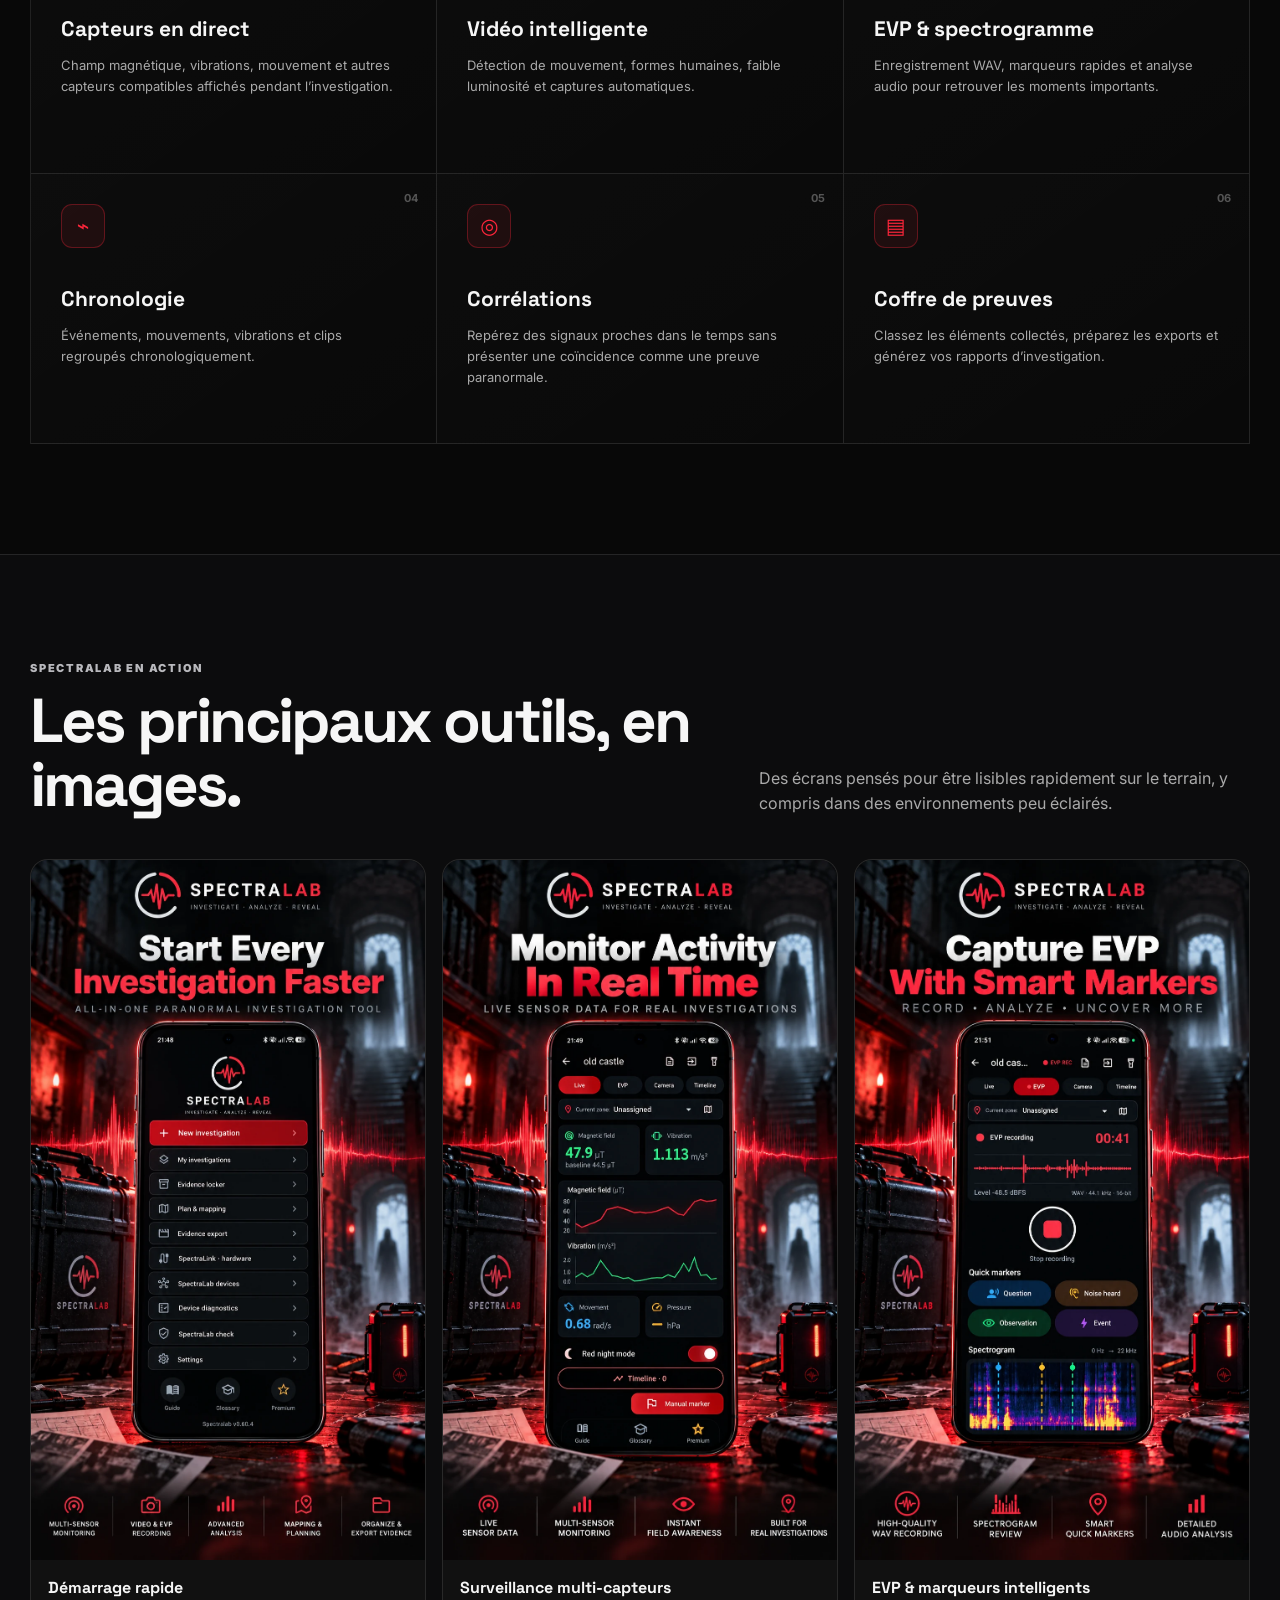
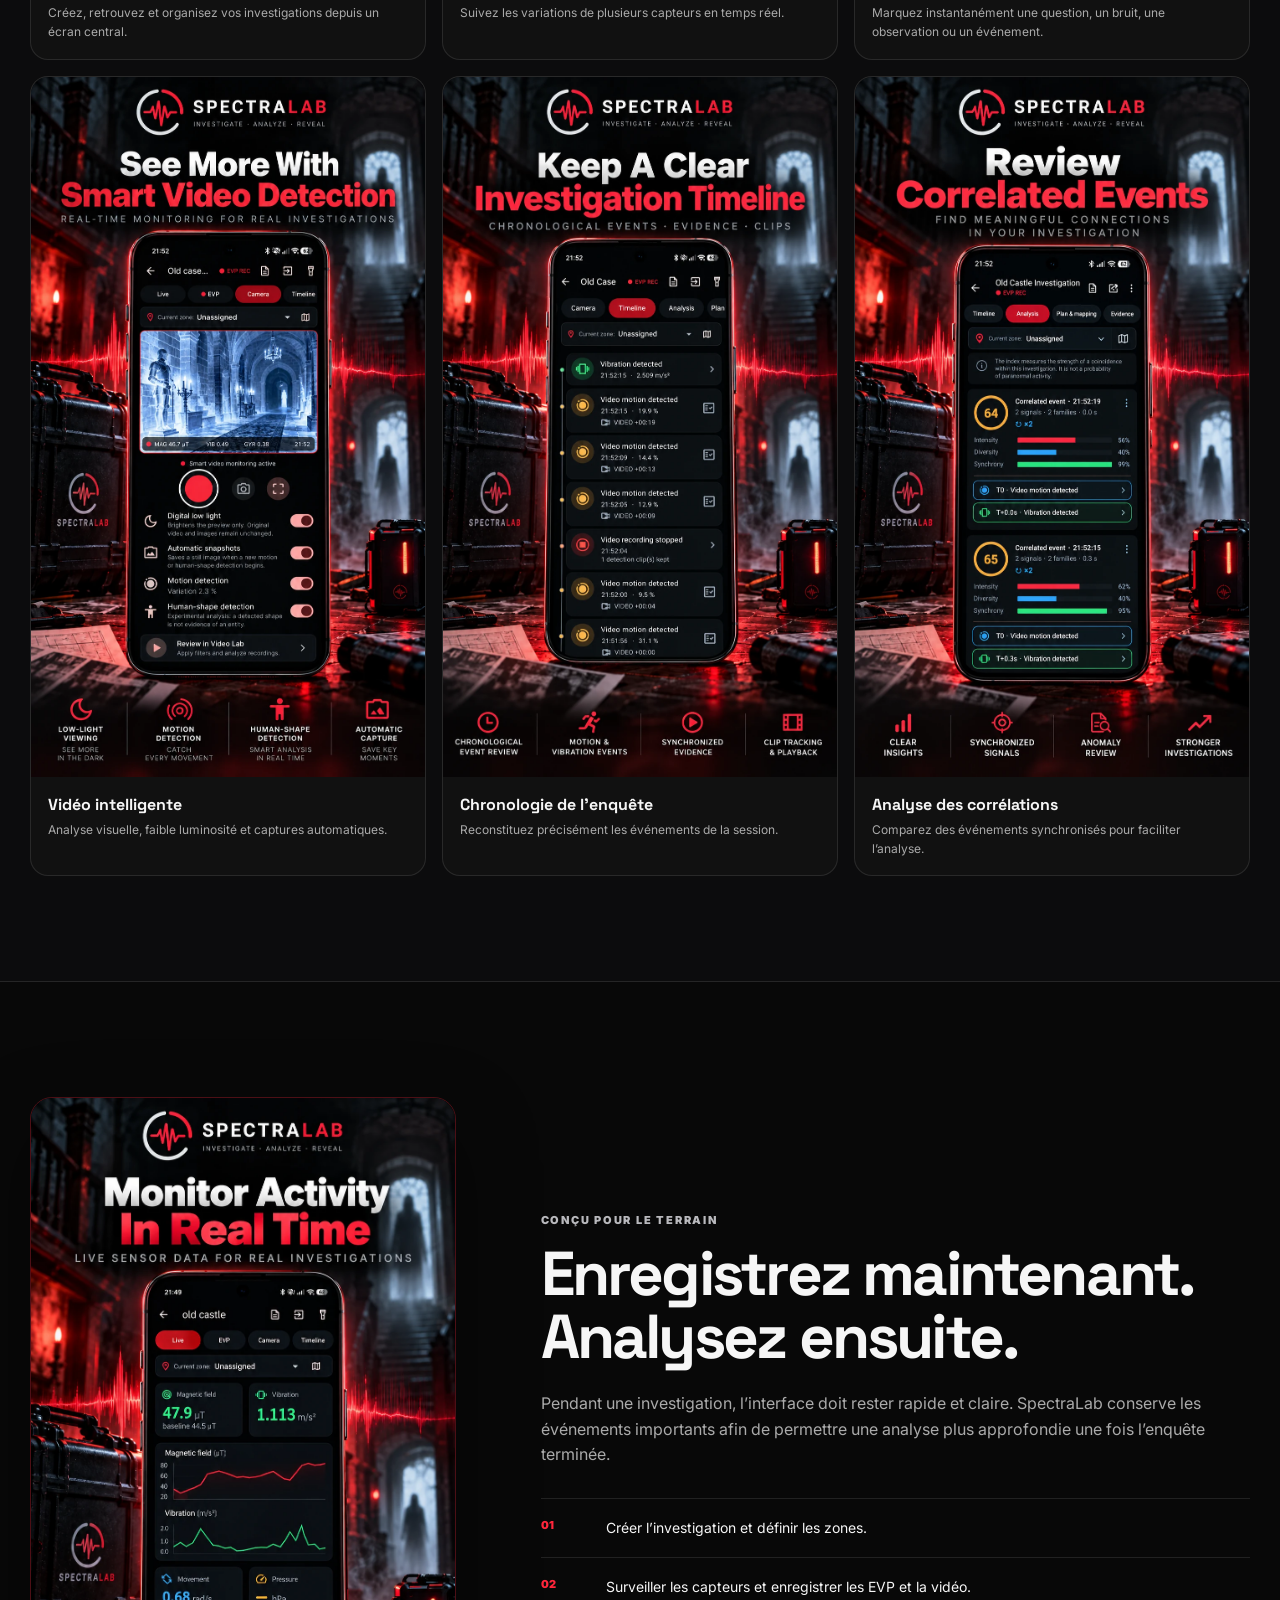
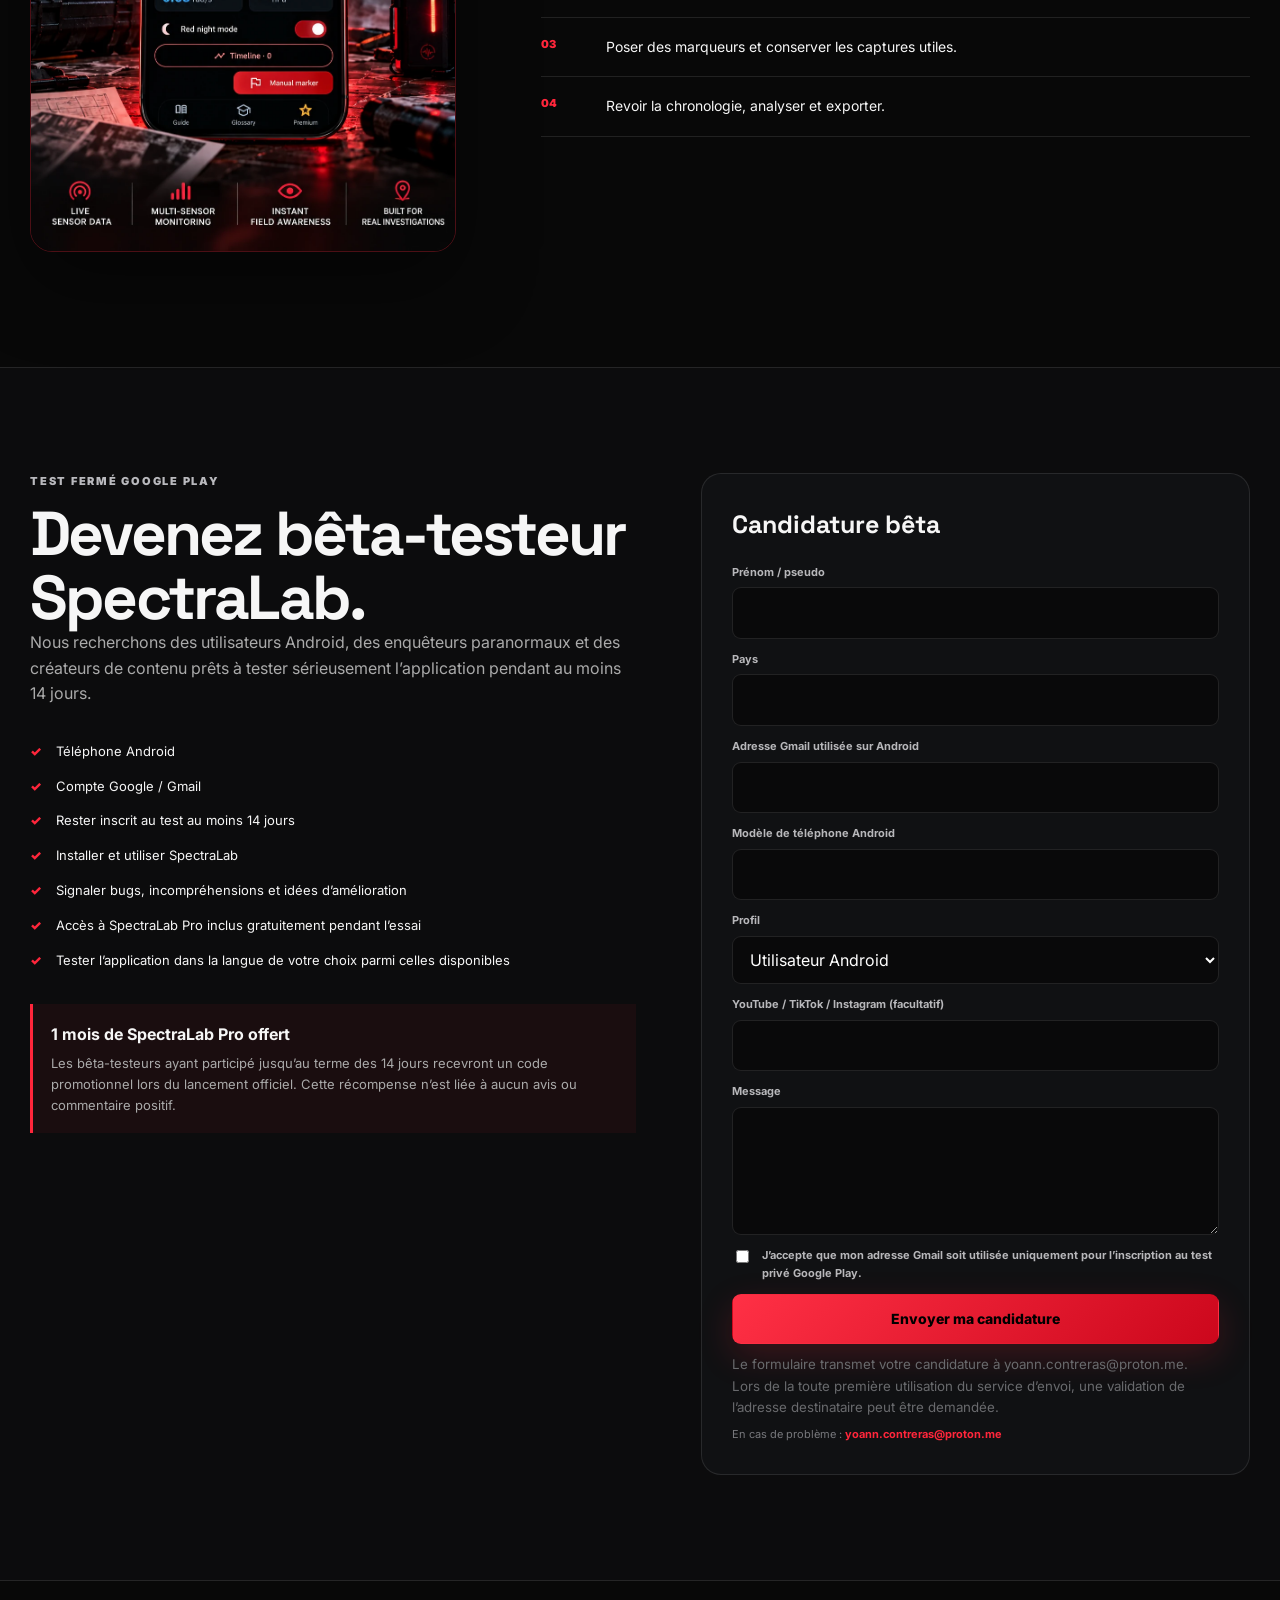
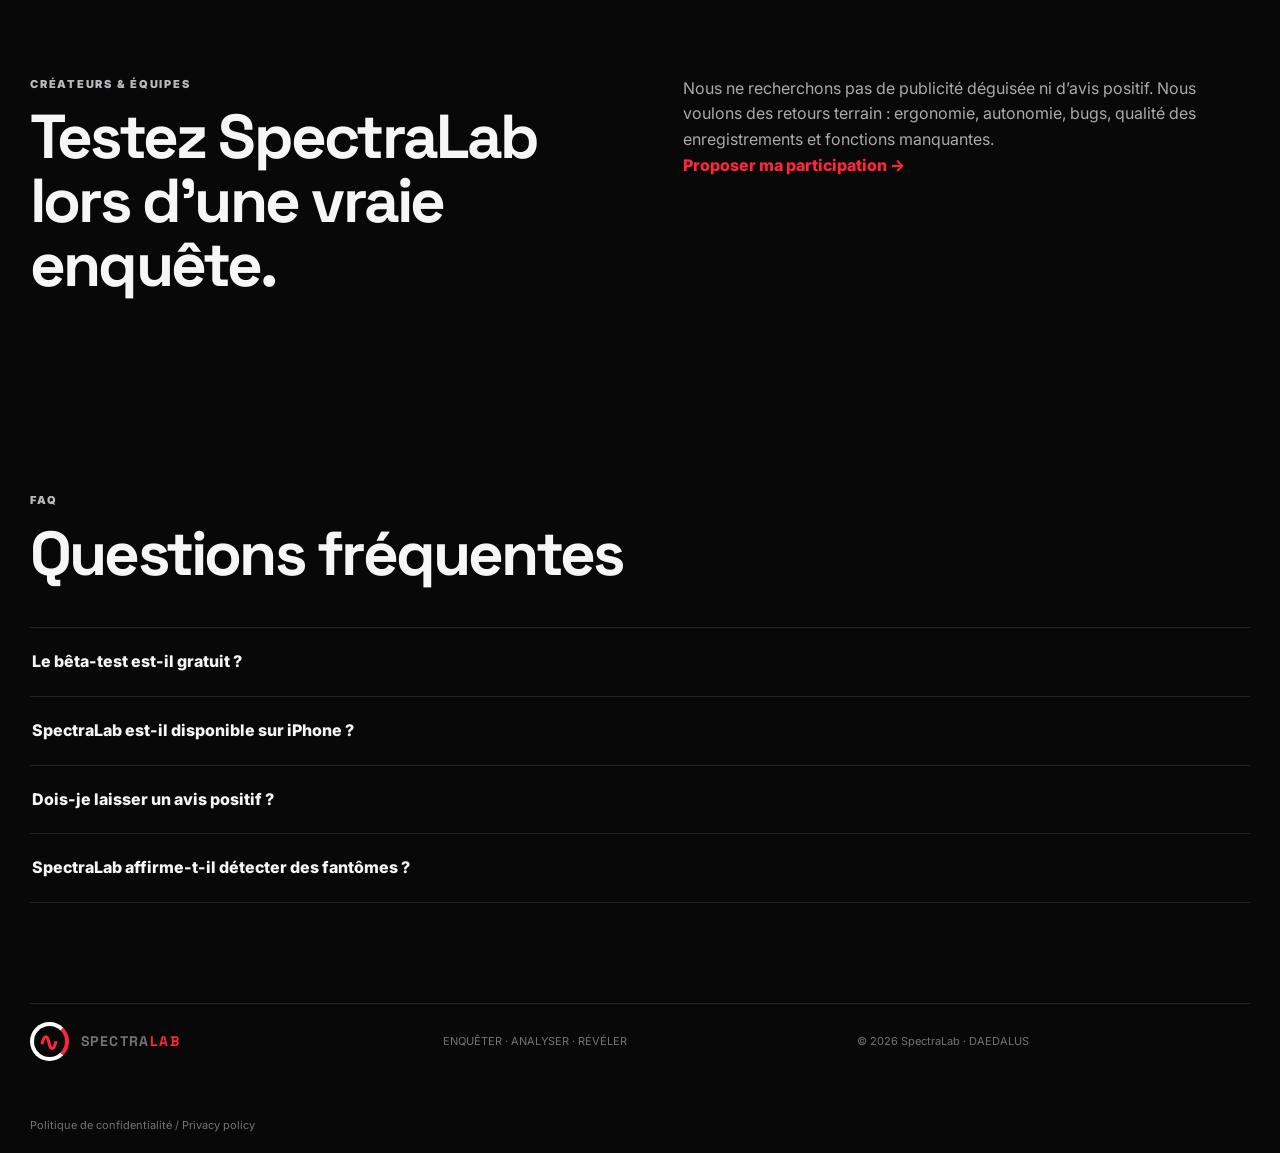
==== commit 1fa00207: "Link public privacy policy from SpectraLab website footer" ====
--- a/index.html
+++ b/index.html
@@ -162,6 +162,7 @@
     <div class="brand footerbrand"><span class="brand-icon">∿</span><span>SPECTRA<span>LAB</span></span></div>
     <div data-t="footerTagline">ENQUÊTER · ANALYSER · RÉVÉLER</div>
     <div>© <span id="year"></span> SpectraLab · <span data-t="daedalus">DAEDALUS</span></div>
+    <div><a href="confidentialite.html">Politique de confidentialité / Privacy policy</a></div>
   </div>
 </footer>
 
